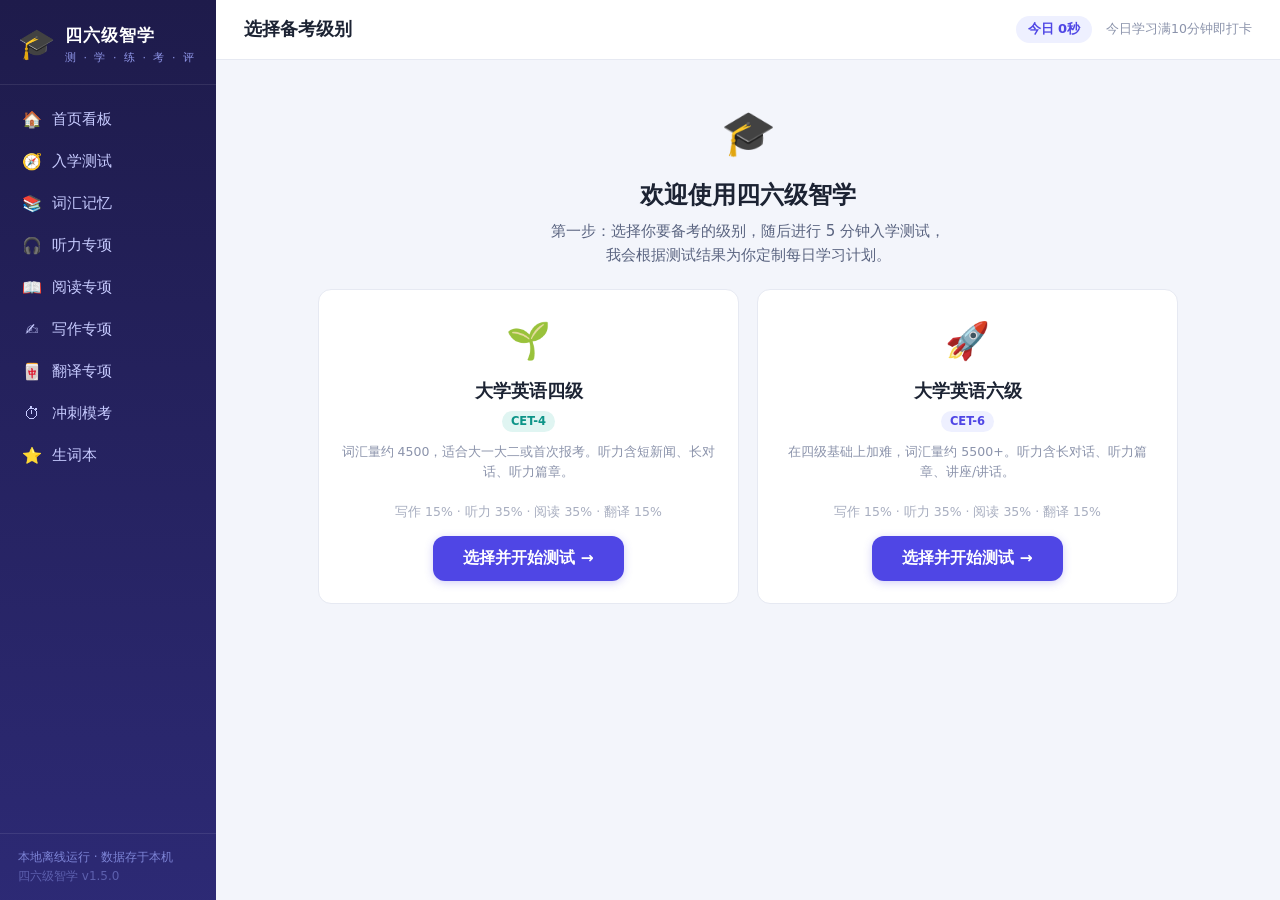
==== index.html @ 4eeabac9 "v1.5.0：智能题源自动补充（每日生成/库存下限/持久题库/自动裁剪）+ SW 改为网络优先策略" ====
<!DOCTYPE html>
<html lang="zh-CN">
<head>
<meta charset="UTF-8">
<meta name="viewport" content="width=device-width, initial-scale=1.0">
<title>四六级智学 · 备考智能体</title>
<link rel="icon" href="data:image/svg+xml,<svg xmlns='http://www.w3.org/2000/svg' viewBox='0 0 100 100'><text y='.9em' font-size='90'>🎓</text></svg>">
<link rel="stylesheet" href="css/style.css?v=15">
<link rel="manifest" href="manifest.webmanifest?v=15">
<meta name="theme-color" content="#4f46e5">
</head>
<body>
<div class="app">
  <!-- 侧边栏 -->
  <aside class="sidebar">
    <div class="logo"><span class="logo-ico">🎓</span><div><b>四六级智学</b><i>测 · 学 · 练 · 考 · 评</i></div></div>
    <nav id="nav"></nav>
    <div class="sidebar-foot" id="sideFoot"></div>
  </aside>
  <!-- 主区域 -->
  <main class="main">
    <header class="topbar">
      <h1 id="viewTitle">首页</h1>
      <div class="topbar-right" id="topRight"></div>
    </header>
    <div class="view" id="view"></div>
  </main>
</div>
<!-- 词典浮层 -->
<div id="dictPop" class="dict-pop" style="display:none"></div>
<div id="toastBox"></div>
<!-- 数据文件 -->
<script src="js/data/words/basic-1.js?v=15"></script>
<script src="js/data/words/basic-2.js?v=15"></script>
<script src="js/data/words/core-1.js?v=15"></script>
<script src="js/data/words/core-2.js?v=15"></script>
<script src="js/data/words/adv-1.js?v=15"></script>
<script src="js/data/words/adv-2.js?v=15"></script>
<script src="js/data/words/sense-overrides.js?v=15"></script>
<script src="js/data/words/bank-t4h.js?v=15"></script>
<script src="js/data/words/bank-t4s.js?v=15"></script>
<script src="js/data/words/bank-t6h2.js?v=15"></script>
<script src="js/data/words/bank-zt.js?v=15"></script>
<script src="js/data/words/bank-tl.js?v=15"></script>
<script src="js/data/examples.js?v=15"></script>
<script src="js/data/examples2.js?v=15"></script>
<script src="js/data/reading_careful.js?v=15"></script>
<script src="js/data/reading_matching.js?v=15"></script>
<script src="js/data/reading_cloze.js?v=15"></script>
<script src="js/data/writing_data.js?v=15"></script>
<script src="js/data/translation_data.js?v=15"></script>
<script src="js/data/listening_cet4.js?v=15"></script>
<script src="js/data/listening_cet6.js?v=15"></script>
<script src="js/data/listening_loc.js?v=15"></script>
<script src="js/data/placement_phrases.js?v=15"></script>
<script src="js/data/roots.js?v=15"></script>
<script src="js/data/gen_templates.js?v=15"></script>
<script src="js/data/extra_dict.js?v=15"></script>
<!-- 核心逻辑 -->
<script src="js/util.js?v=15"></script>
<script src="js/storage.js?v=15"></script>
<script src="js/srs.js?v=15"></script>
<script src="js/grader.js?v=15"></script>
<script src="js/charts.js?v=15"></script>
<script src="js/gen.js?v=15"></script>
<script src="js/audio-db.js?v=15"></script>
<script src="js/dict.js?v=15"></script>
<!-- 视图 -->
<script src="js/views/home.js?v=15"></script>
<script src="js/views/welcome.js?v=15"></script>
<script src="js/views/placement.js?v=15"></script>
<script src="js/views/vocab.js?v=15"></script>
<script src="js/views/listening.js?v=15"></script>
<script src="js/views/reading.js?v=15"></script>
<script src="js/views/writing.js?v=15"></script>
<script src="js/views/translation.js?v=15"></script>
<script src="js/views/mock.js?v=15"></script>
<script src="js/views/wordbook.js?v=15"></script>
<script src="js/app.js?v=15"></script>
<!-- PWA：仅在 http/https 环境注册 Service Worker（file:// 双击直开不受影响） -->
<script>
if ('serviceWorker' in navigator && (location.protocol === 'https:' || location.hostname === 'localhost' || location.hostname === '127.0.0.1')) {
  addEventListener('load', function () { navigator.serviceWorker.register('sw.js').catch(function () {}); });
}
</script>
</body>
</html>
---- css/style.css ----
/* ===== 四六级智学 · 全局样式 v1.1 ===== */
:root{
  --bg:#f3f5fb; --card:#ffffff; --line:#e6e9f2;
  --ink:#1c2333; --ink2:#5a6residual480; --ink2:#5a6480; --ink3:#8b93ab;
  --pri:#4f46e5; --pri2:#6366f1; --pri-soft:#eef0ff;
  --ok:#16a34a; --ok-soft:#e8f8ee; --warn:#d97706; --warn-soft:#fdf3e3;
  --bad:#dc2626; --bad-soft:#fdeaea;
  --teal:#0d9488; --teal-soft:#e0f5f2;
  --shadow:0 1px 3px rgba(28,35,51,.06),0 8px 24px rgba(28,35,51,.06);
  --radius:14px;
}
*{box-sizing:border-box;margin:0;padding:0}
html,body{height:100%}
body{font-family:"Segoe UI","Microsoft YaHei",system-ui,sans-serif;background:var(--bg);color:var(--ink);font-size:15px;line-height:1.6}
button{font-family:inherit;cursor:pointer;border:none;background:none;font-size:14px}
input,textarea,select{font-family:inherit;font-size:14px;color:var(--ink);outline:none}
a{color:var(--pri)}

.app{display:flex;min-height:100vh}
/* ---- 侧边栏 ---- */
.sidebar{width:216px;flex-shrink:0;background:linear-gradient(180deg,#1e1b4b,#312e81 130%);color:#c7cbff;display:flex;flex-direction:column;position:sticky;top:0;height:100vh}
.logo{display:flex;gap:10px;align-items:center;padding:20px 18px 16px;border-bottom:1px solid rgba(255,255,255,.09)}
.logo-ico{font-size:30px}
.logo b{display:block;color:#fff;font-size:17px;letter-spacing:1px}
.logo i{display:block;font-style:normal;font-size:11px;color:#8f96e8;letter-spacing:2px}
#nav{flex:1;padding:12px 10px;overflow-y:auto}
.nav-item{display:flex;align-items:center;gap:10px;width:100%;padding:10px 12px;margin:3px 0;border-radius:10px;color:#c7cbff;font-size:14.5px;transition:.15s}
.nav-item:hover{background:rgba(255,255,255,.08);color:#fff}
.nav-item.active{background:var(--pri);color:#fff;font-weight:600;box-shadow:0 4px 12px rgba(79,70,229,.4)}
.nav-item .ico{width:20px;text-align:center;font-size:16px}
.nav-item .cnt{margin-left:auto;background:rgba(255,255,255,.16);border-radius:20px;font-size:11px;padding:0 8px;line-height:18px}
.sidebar-foot{padding:14px 18px;font-size:12px;color:#7d84d6;border-top:1px solid rgba(255,255,255,.09)}
/* ---- 主区域 ---- */
.main{flex:1;min-width:0;display:flex;flex-direction:column}
.topbar{height:60px;background:var(--card);border-bottom:1px solid var(--line);display:flex;align-items:center;justify-content:space-between;padding:0 28px;position:sticky;top:0;z-index:20}
.topbar h1{font-size:18px;font-weight:700}
.topbar-right{display:flex;align-items:center;gap:14px;font-size:13px;color:var(--ink2)}
.topbar-right .chip{background:var(--pri-soft);color:var(--pri);border-radius:20px;padding:3px 12px;font-weight:600}
.topbar-right .chip.fire{background:#fff2e8;color:#ea580c}
.view{padding:24px 28px 60px;max-width:1100px;width:100%;margin:0 auto}
/* ---- 卡片与通用 ---- */
.card{background:var(--card);border-radius:var(--radius);box-shadow:var(--shadow);padding:20px 22px;margin-bottom:18px}
.card h3{font-size:15.5px;margin-bottom:12px;display:flex;align-items:center;gap:8px}
.card h3 .sub{font-weight:400;font-size:12px;color:var(--ink3);margin-left:auto}
.grid2{display:grid;grid-template-columns:1fr 1fr;gap:18px}
.grid3{display:grid;grid-template-columns:repeat(3,1fr);gap:18px}
.grid4{display:grid;grid-template-columns:repeat(4,1fr);gap:14px}
.stat-card{background:var(--card);border-radius:var(--radius);box-shadow:var(--shadow);padding:16px 18px}
.stat-card .num{font-size:26px;font-weight:800;color:var(--ink);line-height:1.2}
.stat-card .num small{font-size:13px;font-weight:600;color:var(--ink3)}
.stat-card .lab{font-size:12.5px;color:var(--ink3);margin-top:2px}
.stat-card.accent{background:linear-gradient(135deg,#4f46e5,#7c3aed);color:#fff}
.stat-card.accent .num,.stat-card.accent .lab{color:#fff}
.btn{display:inline-flex;align-items:center;justify-content:center;gap:6px;background:var(--pri);color:#fff;border-radius:10px;padding:9px 20px;font-weight:600;font-size:14px;transition:.15s;box-shadow:0 2px 8px rgba(79,70,229,.25)}
.btn:hover{background:#4338ca;transform:translateY(-1px)}
.btn:disabled{background:#c3c6f5;cursor:not-allowed;transform:none;box-shadow:none}
.btn.ghost{background:var(--pri-soft);color:var(--pri);box-shadow:none}
.btn.ghost:hover{background:#e2e5ff}
.btn.plain{background:#fff;color:var(--ink2);border:1px solid var(--line);box-shadow:none}
.btn.plain:hover{border-color:var(--pri);color:var(--pri)}
.btn.ok{background:var(--ok)}.btn.ok:hover{background:#15803d}
.btn.danger{background:#fff;color:var(--bad);border:1px solid #f3c1c1}
.btn.danger:hover{background:var(--bad-soft)}
.btn.big{padding:12px 30px;font-size:15.5px;border-radius:12px}
.btn.sm{padding:5px 12px;font-size:12.5px;border-radius:8px;box-shadow:none}
.progress{height:9px;background:#edeff7;border-radius:9px;overflow:hidden}
.progress i{display:block;height:100%;background:linear-gradient(90deg,var(--pri2),#8b5cf6);border-radius:9px;transition:width .4s}
.progress i.ok{background:linear-gradient(90deg,#22c55e,#4ade80)}
.badge{display:inline-block;border-radius:20px;font-size:11.5px;padding:1px 9px;font-weight:600}
.badge.lv1{background:var(--teal-soft);color:var(--teal)}
.badge.lv2{background:var(--pri-soft);color:var(--pri)}
.badge.lv3{background:#fdf0e0;color:#c2610a}
.badge.ok{background:var(--ok-soft);color:var(--ok)}
.badge.warn{background:var(--warn-soft);color:var(--warn)}
.badge.bad{background:var(--bad-soft);color:var(--bad)}
.tag{display:inline-block;background:#f1f3fa;color:var(--ink2);border-radius:6px;font-size:12px;padding:1px 8px}
/* 选项 */
.opt{display:flex;gap:10px;align-items:flex-start;border:1.5px solid var(--line);border-radius:11px;padding:11px 14px;margin:8px 0;cursor:pointer;transition:.12s;font-size:14.5px}
.opt:hover{border-color:var(--pri2);background:#fafbff}
.opt.sel{border-color:var(--pri);background:var(--pri-soft)}
.opt.right{border-color:var(--ok);background:var(--ok-soft)}
.opt.wrong{border-color:var(--bad);background:var(--bad-soft)}
.opt .k{font-weight:700;color:var(--ink3);min-width:18px}
/* tabs */
.tabs{display:flex;gap:6px;background:#eceef7;border-radius:12px;padding:4px;margin-bottom:18px;width:fit-content}
.tab{padding:7px 18px;border-radius:9px;color:var(--ink2);font-size:13.5px;font-weight:600}
.tab.active{background:#fff;color:var(--pri);box-shadow:0 1px 4px rgba(28,35,51,.12)}
/* 表单 */
textarea,.txt{width:100%;border:1.5px solid var(--line);border-radius:11px;padding:11px 13px;background:#fbfcff;resize:vertical}
textarea:focus,.txt:focus{border-color:var(--pri2);background:#fff}
select.selct{border:1.5px solid var(--line);border-radius:9px;padding:6px 10px;background:#fff}
/* toast */
#toastBox{position:fixed;bottom:26px;left:50%;transform:translateX(-50%);z-index:999;display:flex;flex-direction:column;gap:8px;align-items:center}
.toast{background:#1c2333;color:#fff;padding:9px 20px;border-radius:24px;font-size:13.5px;box-shadow:0 6px 20px rgba(0,0,0,.25);animation:tin .25s}
@keyframes tin{from{opacity:0;transform:translateY(12px)}}
/* 词典浮层 */
.dict-pop{position:fixed;z-index:900;width:300px;background:#fff;border-radius:14px;box-shadow:0 12px 40px rgba(28,35,51,.22);padding:16px 18px;border:1px solid var(--line);animation:tin .15s}
.dict-pop .dw{font-size:21px;font-weight:700;color:var(--ink)}
.dict-pop .dp{font-size:12px;color:var(--ink3);margin:2px 0 8px;display:flex;gap:8px;align-items:center;flex-wrap:wrap}
.dict-pop .dg{font-size:14px;color:var(--ink2);padding:8px 10px;background:#f7f8fd;border-radius:9px;margin-bottom:10px}
.dict-pop .ico-btn{display:inline-flex;align-items:center;gap:5px;border:1px solid var(--line);border-radius:9px;padding:5px 11px;font-size:12.5px;color:var(--ink2);margin-right:7px}
.dict-pop .ico-btn:hover{border-color:var(--pri);color:var(--pri)}
.dict-pop .ico-btn.starred{background:var(--warn-soft);border-color:#f5d9a8;color:var(--warn)}
.dict-word{cursor:pointer;border-bottom:1.5px dotted #b6bcf0}
.dict-word:hover{color:var(--pri);background:var(--pri-soft);border-radius:3px}
/* 词汇卡 */
.flashcard{min-height:230px;background:linear-gradient(135deg,#eef0ff,#f8f5ff);border:1.5px solid #dfe2fb;border-radius:18px;display:flex;flex-direction:column;align-items:center;justify-content:center;text-align:center;padding:26px;cursor:pointer;position:relative}
.flashcard .fw{font-size:34px;font-weight:800;color:var(--ink)}
.flashcard .fi{font-size:14px;color:var(--ink3);margin-top:4px}
.flashcard .fg{font-size:17px;color:var(--ink2);margin-top:12px}
.flashcard .fe{font-size:13px;color:var(--ink3);margin-top:12px;font-style:italic;max-width:420px}
.flashcard .hint{position:absolute;bottom:12px;font-size:11.5px;color:#b6bcd8}
/* 批改反馈 */
.fb-item{display:flex;gap:10px;padding:11px 13px;border-radius:11px;margin:8px 0;font-size:13.5px;line-height:1.7}
.fb-item.good{background:var(--ok-soft)} .fb-item.warn{background:var(--warn-soft)} .fb-item.bad{background:var(--bad-soft)} .fb-item.info{background:#eef2fd}
.fb-item b{flex-shrink:0}
.score-dial{display:flex;align-items:center;gap:22px}
.mono{font-variant-numeric:tabular-nums}
/* 阅读文章 */
.passage{font-size:15px;line-height:1.95;color:#2a3148;background:#fbfcff;border:1px solid var(--line);border-radius:12px;padding:18px 20px;max-height:560px;overflow-y:auto}
.passage p{margin-bottom:14px;padding-left:12px;border-left:3px solid #e6e9f2}
.passage p:last-child{margin-bottom:2px}
.blank-sel{border:1.5px solid var(--pri2);border-radius:8px;padding:1px 5px;background:var(--pri-soft);font-weight:600}
.par-row{display:flex;gap:10px;padding:9px 0;border-bottom:1px dashed var(--line)}
.par-row .pl{font-weight:800;color:var(--pri);min-width:22px}
/* 日历 */
.cal{display:grid;grid-template-columns:repeat(7,1fr);gap:5px;text-align:center}
.cal .h{font-size:11px;color:var(--ink3);padding:3px 0}
.cal .d{aspect-ratio:1;border-radius:9px;display:flex;align-items:center;justify-content:center;font-size:12px;color:var(--ink3);background:#f2f4fa;position:relative}
.cal .d.today{outline:2px solid var(--pri2);font-weight:700}
.cal .d.on{background:linear-gradient(135deg,#4f46e5,#7c3aed);color:#fff;font-weight:700}
.cal .d.mid{background:#dcd9fb;color:var(--pri);font-weight:600}
.cal .d.off{background:transparent}
.cal-nav{display:flex;align-items:center;justify-content:space-between;margin-bottom:8px}
/* 模考步骤条 */
.steps{display:flex;gap:6px;margin-bottom:16px;flex-wrap:wrap}
.step{font-size:12px;padding:5px 12px;border-radius:20px;background:#f1f3fa;color:var(--ink3)}
.step.cur{background:var(--pri);color:#fff;font-weight:700}
.step.done{background:var(--ok-soft);color:var(--ok)}
.timer{font-size:15px;font-weight:800;color:var(--bad);background:#fdeaea;border-radius:10px;padding:4px 14px}
.timer.cool{color:var(--pri);background:var(--pri-soft)}
.sent-row.cur .sent-en{font-weight:600}
/* 听力句高亮 */
.sent-row.cur{box-shadow:inset 3px 0 0 var(--pri)}
/* 听力定位句高亮 */
.sent-row.loc-hi{background:#fff8e1;box-shadow:inset 3px 0 0 #d97706}
.sent-row.loc-hi .sent-en{font-weight:600}
/* 其他 */
.empty{text-align:center;color:var(--ink3);padding:36px 10px;font-size:14px}
.empty .big{font-size:40px;margin-bottom:8px}
.list-row{display:flex;align-items:center;gap:12px;padding:11px 4px;border-bottom:1px solid var(--line)}
.list-row:last-child{border-bottom:none}
.hr{border:none;border-top:1px solid var(--line);margin:14px 0}
.note{font-size:12.5px;color:var(--ink3)}
.topic-card{border:1.5px solid var(--line);border-radius:13px;padding:14px 16px;cursor:pointer;transition:.15s;background:#fff}
.topic-card:hover{border-color:var(--pri2);box-shadow:var(--shadow);transform:translateY(-2px)}
.topic-card .tc-title{font-weight:700;font-size:14px;margin-bottom:4px}
.topic-card .tc-meta{font-size:12px;color:var(--ink3)}
.chart-legend{display:flex;gap:14px;flex-wrap:wrap;font-size:12px;color:var(--ink2);margin-top:8px}
.chart-legend .dot{display:inline-block;width:9px;height:9px;border-radius:50%;margin-right:5px}
mark{background:#fff3bf;padding:0 3px;border-radius:3px}
.essay-pane{white-space:pre-wrap}
::-webkit-scrollbar{width:9px;height:9px}
::-webkit-scrollbar-thumb{background:#cdd2e4;border-radius:9px}
::-webkit-scrollbar-track{background:transparent}
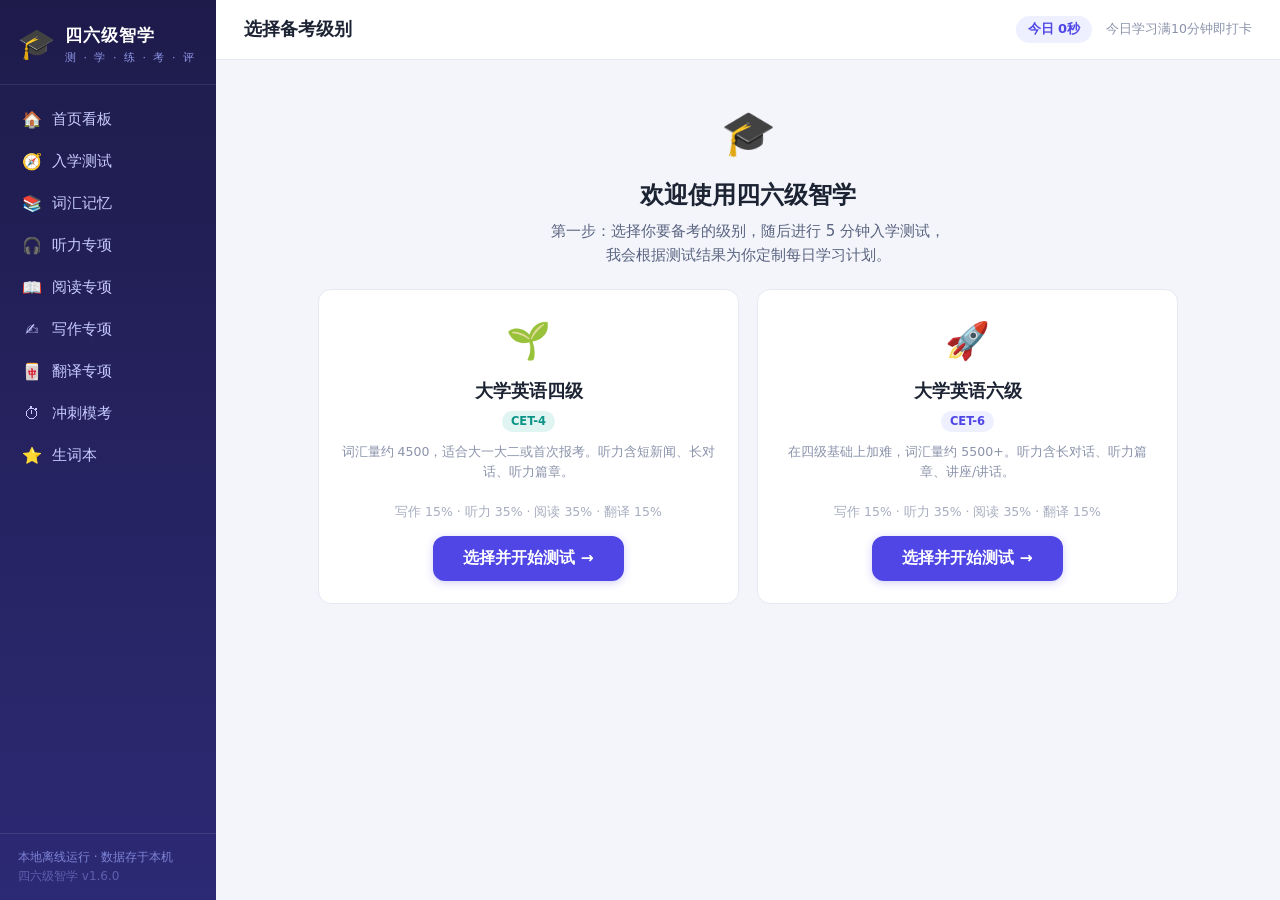
==== commit fdc35d85: "v1.6.0：词根词缀全集扩容（89词根/56前缀/36后缀+搜索）+ 句子翻译AI训练（40句）+ 模考卷C/D + 文化主题 + 个性化出题（难度/生词本植入）" ====
--- a/index.html
+++ b/index.html
@@ -5,8 +5,8 @@
 <meta name="viewport" content="width=device-width, initial-scale=1.0">
 <title>四六级智学 · 备考智能体</title>
 <link rel="icon" href="data:image/svg+xml,<svg xmlns='http://www.w3.org/2000/svg' viewBox='0 0 100 100'><text y='.9em' font-size='90'>🎓</text></svg>">
-<link rel="stylesheet" href="css/style.css?v=15">
-<link rel="manifest" href="manifest.webmanifest?v=15">
+<link rel="stylesheet" href="css/style.css?v=17">
+<link rel="manifest" href="manifest.webmanifest?v=17">
 <meta name="theme-color" content="#4f46e5">
 </head>
 <body>
@@ -30,53 +30,54 @@
 <div id="dictPop" class="dict-pop" style="display:none"></div>
 <div id="toastBox"></div>
 <!-- 数据文件 -->
-<script src="js/data/words/basic-1.js?v=15"></script>
-<script src="js/data/words/basic-2.js?v=15"></script>
-<script src="js/data/words/core-1.js?v=15"></script>
-<script src="js/data/words/core-2.js?v=15"></script>
-<script src="js/data/words/adv-1.js?v=15"></script>
-<script src="js/data/words/adv-2.js?v=15"></script>
-<script src="js/data/words/sense-overrides.js?v=15"></script>
-<script src="js/data/words/bank-t4h.js?v=15"></script>
-<script src="js/data/words/bank-t4s.js?v=15"></script>
-<script src="js/data/words/bank-t6h2.js?v=15"></script>
-<script src="js/data/words/bank-zt.js?v=15"></script>
-<script src="js/data/words/bank-tl.js?v=15"></script>
-<script src="js/data/examples.js?v=15"></script>
-<script src="js/data/examples2.js?v=15"></script>
-<script src="js/data/reading_careful.js?v=15"></script>
-<script src="js/data/reading_matching.js?v=15"></script>
-<script src="js/data/reading_cloze.js?v=15"></script>
-<script src="js/data/writing_data.js?v=15"></script>
-<script src="js/data/translation_data.js?v=15"></script>
-<script src="js/data/listening_cet4.js?v=15"></script>
-<script src="js/data/listening_cet6.js?v=15"></script>
-<script src="js/data/listening_loc.js?v=15"></script>
-<script src="js/data/placement_phrases.js?v=15"></script>
-<script src="js/data/roots.js?v=15"></script>
-<script src="js/data/gen_templates.js?v=15"></script>
-<script src="js/data/extra_dict.js?v=15"></script>
+<script src="js/data/words/basic-1.js?v=17"></script>
+<script src="js/data/words/basic-2.js?v=17"></script>
+<script src="js/data/words/core-1.js?v=17"></script>
+<script src="js/data/words/core-2.js?v=17"></script>
+<script src="js/data/words/adv-1.js?v=17"></script>
+<script src="js/data/words/adv-2.js?v=17"></script>
+<script src="js/data/words/sense-overrides.js?v=17"></script>
+<script src="js/data/words/bank-t4h.js?v=17"></script>
+<script src="js/data/words/bank-t4s.js?v=17"></script>
+<script src="js/data/words/bank-t6h2.js?v=17"></script>
+<script src="js/data/words/bank-zt.js?v=17"></script>
+<script src="js/data/words/bank-tl.js?v=17"></script>
+<script src="js/data/examples.js?v=17"></script>
+<script src="js/data/examples2.js?v=17"></script>
+<script src="js/data/reading_careful.js?v=17"></script>
+<script src="js/data/reading_matching.js?v=17"></script>
+<script src="js/data/reading_cloze.js?v=17"></script>
+<script src="js/data/writing_data.js?v=17"></script>
+<script src="js/data/translation_data.js?v=17"></script>
+<script src="js/data/listening_cet4.js?v=17"></script>
+<script src="js/data/listening_cet6.js?v=17"></script>
+<script src="js/data/listening_loc.js?v=17"></script>
+<script src="js/data/translation_sentences.js?v=17"></script>
+<script src="js/data/placement_phrases.js?v=17"></script>
+<script src="js/data/roots.js?v=17"></script>
+<script src="js/data/gen_templates.js?v=17"></script>
+<script src="js/data/extra_dict.js?v=17"></script>
 <!-- 核心逻辑 -->
-<script src="js/util.js?v=15"></script>
-<script src="js/storage.js?v=15"></script>
-<script src="js/srs.js?v=15"></script>
-<script src="js/grader.js?v=15"></script>
-<script src="js/charts.js?v=15"></script>
-<script src="js/gen.js?v=15"></script>
-<script src="js/audio-db.js?v=15"></script>
-<script src="js/dict.js?v=15"></script>
+<script src="js/util.js?v=17"></script>
+<script src="js/storage.js?v=17"></script>
+<script src="js/srs.js?v=17"></script>
+<script src="js/grader.js?v=17"></script>
+<script src="js/charts.js?v=17"></script>
+<script src="js/gen.js?v=17"></script>
+<script src="js/audio-db.js?v=17"></script>
+<script src="js/dict.js?v=17"></script>
 <!-- 视图 -->
-<script src="js/views/home.js?v=15"></script>
-<script src="js/views/welcome.js?v=15"></script>
-<script src="js/views/placement.js?v=15"></script>
-<script src="js/views/vocab.js?v=15"></script>
-<script src="js/views/listening.js?v=15"></script>
-<script src="js/views/reading.js?v=15"></script>
-<script src="js/views/writing.js?v=15"></script>
-<script src="js/views/translation.js?v=15"></script>
-<script src="js/views/mock.js?v=15"></script>
-<script src="js/views/wordbook.js?v=15"></script>
-<script src="js/app.js?v=15"></script>
+<script src="js/views/home.js?v=17"></script>
+<script src="js/views/welcome.js?v=17"></script>
+<script src="js/views/placement.js?v=17"></script>
+<script src="js/views/vocab.js?v=17"></script>
+<script src="js/views/listening.js?v=17"></script>
+<script src="js/views/reading.js?v=17"></script>
+<script src="js/views/writing.js?v=17"></script>
+<script src="js/views/translation.js?v=17"></script>
+<script src="js/views/mock.js?v=17"></script>
+<script src="js/views/wordbook.js?v=17"></script>
+<script src="js/app.js?v=17"></script>
 <!-- PWA：仅在 http/https 环境注册 Service Worker（file:// 双击直开不受影响） -->
 <script>
 if ('serviceWorker' in navigator && (location.protocol === 'https:' || location.hostname === 'localhost' || location.hostname === '127.0.0.1')) {
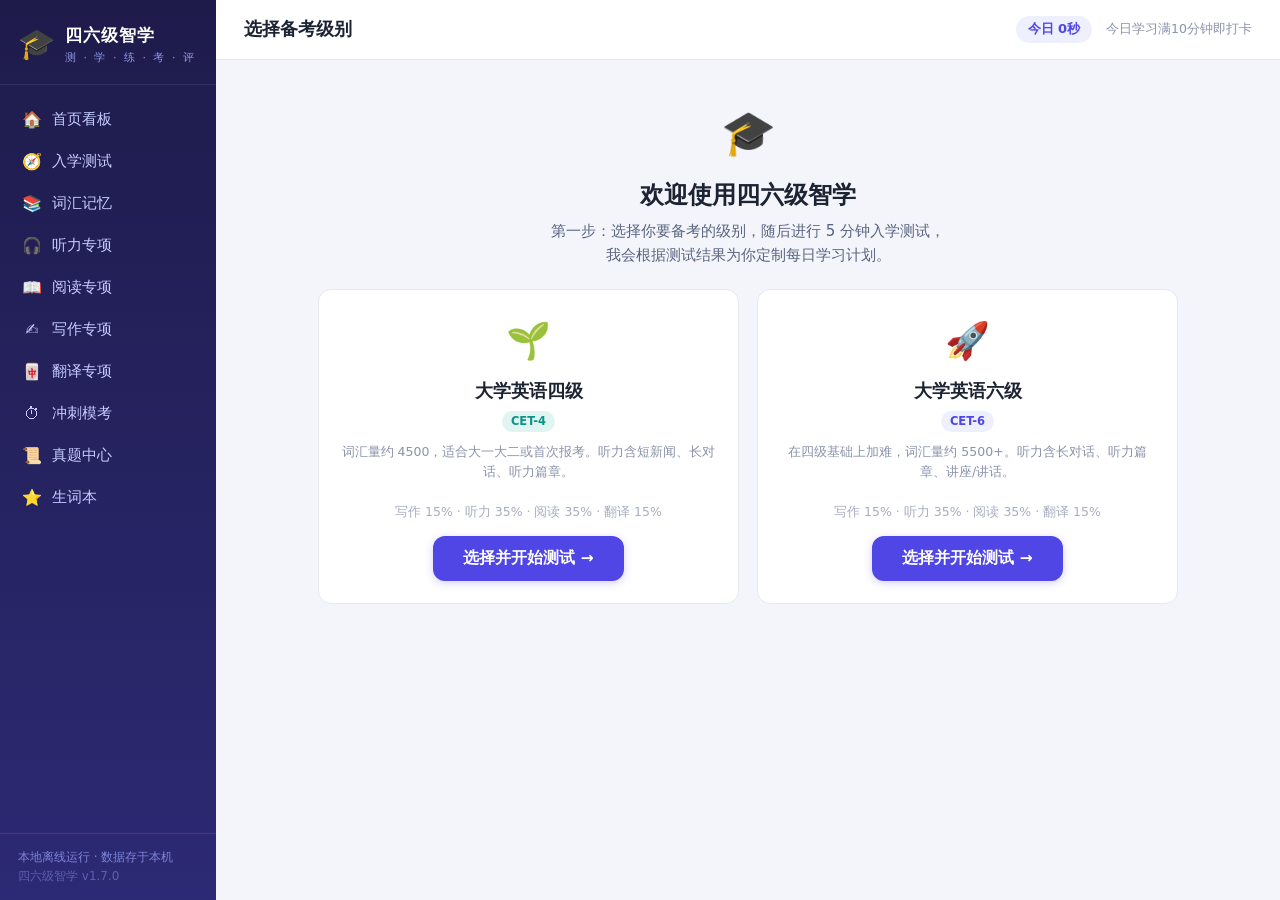
==== commit ccff93db: "v1.7.0：真题中心（第三方资源站导航 + 本地真题 PDF/音频导入库 + 真题刷题记录与分数线统计）" ====
--- a/index.html
+++ b/index.html
@@ -5,8 +5,8 @@
 <meta name="viewport" content="width=device-width, initial-scale=1.0">
 <title>四六级智学 · 备考智能体</title>
 <link rel="icon" href="data:image/svg+xml,<svg xmlns='http://www.w3.org/2000/svg' viewBox='0 0 100 100'><text y='.9em' font-size='90'>🎓</text></svg>">
-<link rel="stylesheet" href="css/style.css?v=17">
-<link rel="manifest" href="manifest.webmanifest?v=17">
+<link rel="stylesheet" href="css/style.css?v=18">
+<link rel="manifest" href="manifest.webmanifest?v=18">
 <meta name="theme-color" content="#4f46e5">
 </head>
 <body>
@@ -30,54 +30,57 @@
 <div id="dictPop" class="dict-pop" style="display:none"></div>
 <div id="toastBox"></div>
 <!-- 数据文件 -->
-<script src="js/data/words/basic-1.js?v=17"></script>
-<script src="js/data/words/basic-2.js?v=17"></script>
-<script src="js/data/words/core-1.js?v=17"></script>
-<script src="js/data/words/core-2.js?v=17"></script>
-<script src="js/data/words/adv-1.js?v=17"></script>
-<script src="js/data/words/adv-2.js?v=17"></script>
-<script src="js/data/words/sense-overrides.js?v=17"></script>
-<script src="js/data/words/bank-t4h.js?v=17"></script>
-<script src="js/data/words/bank-t4s.js?v=17"></script>
-<script src="js/data/words/bank-t6h2.js?v=17"></script>
-<script src="js/data/words/bank-zt.js?v=17"></script>
-<script src="js/data/words/bank-tl.js?v=17"></script>
-<script src="js/data/examples.js?v=17"></script>
-<script src="js/data/examples2.js?v=17"></script>
-<script src="js/data/reading_careful.js?v=17"></script>
-<script src="js/data/reading_matching.js?v=17"></script>
-<script src="js/data/reading_cloze.js?v=17"></script>
-<script src="js/data/writing_data.js?v=17"></script>
-<script src="js/data/translation_data.js?v=17"></script>
-<script src="js/data/listening_cet4.js?v=17"></script>
-<script src="js/data/listening_cet6.js?v=17"></script>
-<script src="js/data/listening_loc.js?v=17"></script>
-<script src="js/data/translation_sentences.js?v=17"></script>
-<script src="js/data/placement_phrases.js?v=17"></script>
-<script src="js/data/roots.js?v=17"></script>
-<script src="js/data/gen_templates.js?v=17"></script>
-<script src="js/data/extra_dict.js?v=17"></script>
+<script src="js/data/words/basic-1.js?v=18"></script>
+<script src="js/data/words/basic-2.js?v=18"></script>
+<script src="js/data/words/core-1.js?v=18"></script>
+<script src="js/data/words/core-2.js?v=18"></script>
+<script src="js/data/words/adv-1.js?v=18"></script>
+<script src="js/data/words/adv-2.js?v=18"></script>
+<script src="js/data/words/sense-overrides.js?v=18"></script>
+<script src="js/data/words/bank-t4h.js?v=18"></script>
+<script src="js/data/words/bank-t4s.js?v=18"></script>
+<script src="js/data/words/bank-t6h2.js?v=18"></script>
+<script src="js/data/words/bank-zt.js?v=18"></script>
+<script src="js/data/words/bank-tl.js?v=18"></script>
+<script src="js/data/examples.js?v=18"></script>
+<script src="js/data/examples2.js?v=18"></script>
+<script src="js/data/reading_careful.js?v=18"></script>
+<script src="js/data/reading_matching.js?v=18"></script>
+<script src="js/data/reading_cloze.js?v=18"></script>
+<script src="js/data/writing_data.js?v=18"></script>
+<script src="js/data/translation_data.js?v=18"></script>
+<script src="js/data/listening_cet4.js?v=18"></script>
+<script src="js/data/listening_cet6.js?v=18"></script>
+<script src="js/data/listening_loc.js?v=18"></script>
+<script src="js/data/translation_sentences.js?v=18"></script>
+<script src="js/data/real_exam_links.js?v=18"></script>
+<script src="js/data/placement_phrases.js?v=18"></script>
+<script src="js/data/roots.js?v=18"></script>
+<script src="js/data/gen_templates.js?v=18"></script>
+<script src="js/data/extra_dict.js?v=18"></script>
 <!-- 核心逻辑 -->
-<script src="js/util.js?v=17"></script>
-<script src="js/storage.js?v=17"></script>
-<script src="js/srs.js?v=17"></script>
-<script src="js/grader.js?v=17"></script>
-<script src="js/charts.js?v=17"></script>
-<script src="js/gen.js?v=17"></script>
-<script src="js/audio-db.js?v=17"></script>
-<script src="js/dict.js?v=17"></script>
+<script src="js/util.js?v=18"></script>
+<script src="js/storage.js?v=18"></script>
+<script src="js/srs.js?v=18"></script>
+<script src="js/grader.js?v=18"></script>
+<script src="js/charts.js?v=18"></script>
+<script src="js/gen.js?v=18"></script>
+<script src="js/audio-db.js?v=18"></script>
+<script src="js/retstore.js?v=18"></script>
+<script src="js/dict.js?v=18"></script>
 <!-- 视图 -->
-<script src="js/views/home.js?v=17"></script>
-<script src="js/views/welcome.js?v=17"></script>
-<script src="js/views/placement.js?v=17"></script>
-<script src="js/views/vocab.js?v=17"></script>
-<script src="js/views/listening.js?v=17"></script>
-<script src="js/views/reading.js?v=17"></script>
-<script src="js/views/writing.js?v=17"></script>
-<script src="js/views/translation.js?v=17"></script>
-<script src="js/views/mock.js?v=17"></script>
-<script src="js/views/wordbook.js?v=17"></script>
-<script src="js/app.js?v=17"></script>
+<script src="js/views/home.js?v=18"></script>
+<script src="js/views/welcome.js?v=18"></script>
+<script src="js/views/placement.js?v=18"></script>
+<script src="js/views/vocab.js?v=18"></script>
+<script src="js/views/listening.js?v=18"></script>
+<script src="js/views/reading.js?v=18"></script>
+<script src="js/views/writing.js?v=18"></script>
+<script src="js/views/translation.js?v=18"></script>
+<script src="js/views/mock.js?v=18"></script>
+<script src="js/views/realexam.js?v=18"></script>
+<script src="js/views/wordbook.js?v=18"></script>
+<script src="js/app.js?v=18"></script>
 <!-- PWA：仅在 http/https 环境注册 Service Worker（file:// 双击直开不受影响） -->
 <script>
 if ('serviceWorker' in navigator && (location.protocol === 'https:' || location.hostname === 'localhost' || location.hostname === '127.0.0.1')) {
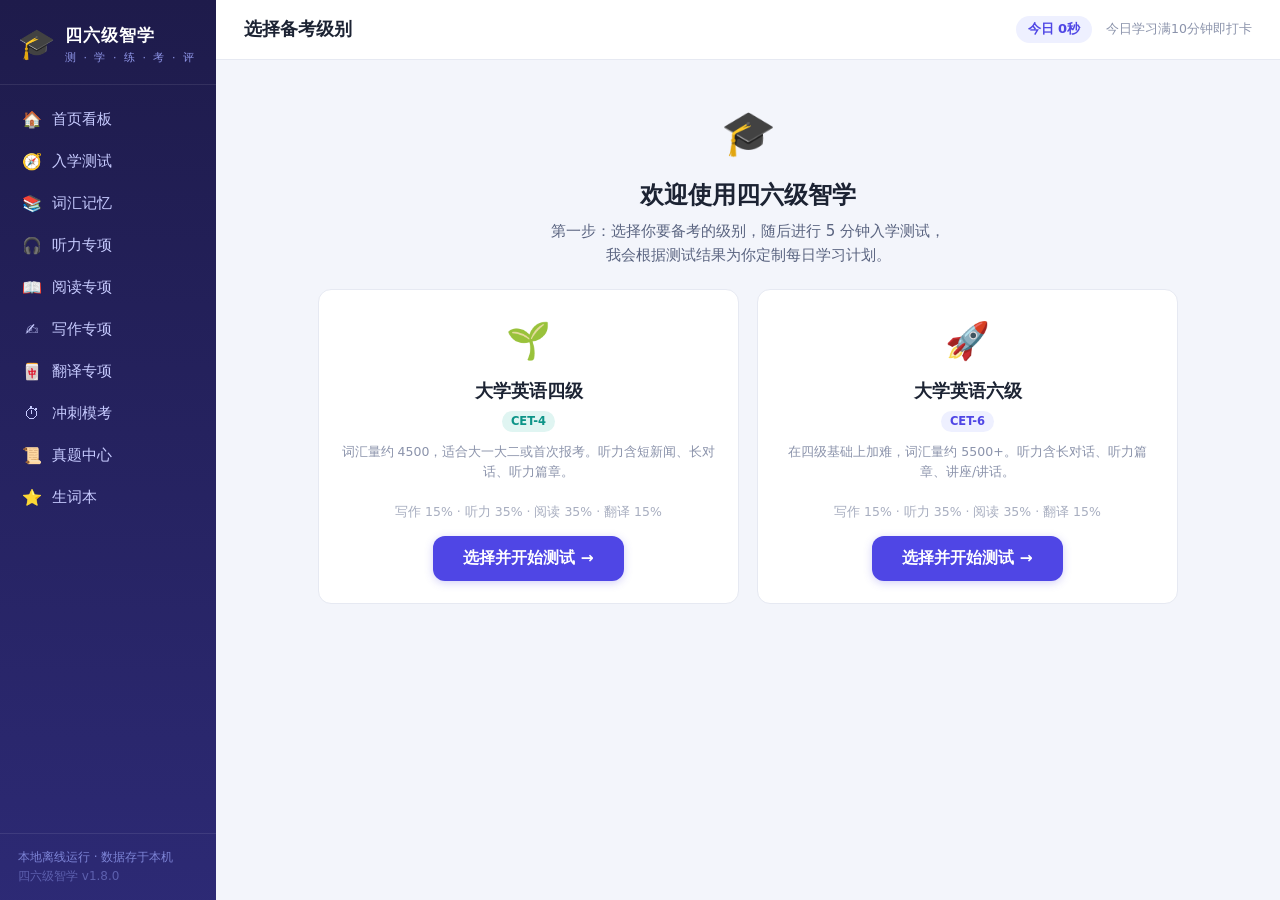
==== commit 2e9f52dd: "v1.8.0: 六级难度对标升级 + 词根全集 + 句子翻译训练 + 个性化出题 + 真题中心 + 真题全卷" ====
--- a/index.html
+++ b/index.html
@@ -5,8 +5,8 @@
 <meta name="viewport" content="width=device-width, initial-scale=1.0">
 <title>四六级智学 · 备考智能体</title>
 <link rel="icon" href="data:image/svg+xml,<svg xmlns='http://www.w3.org/2000/svg' viewBox='0 0 100 100'><text y='.9em' font-size='90'>🎓</text></svg>">
-<link rel="stylesheet" href="css/style.css?v=18">
-<link rel="manifest" href="manifest.webmanifest?v=18">
+<link rel="stylesheet" href="css/style.css?v=23">
+<link rel="manifest" href="manifest.webmanifest?v=23">
 <meta name="theme-color" content="#4f46e5">
 </head>
 <body>
@@ -30,57 +30,57 @@
 <div id="dictPop" class="dict-pop" style="display:none"></div>
 <div id="toastBox"></div>
 <!-- 数据文件 -->
-<script src="js/data/words/basic-1.js?v=18"></script>
-<script src="js/data/words/basic-2.js?v=18"></script>
-<script src="js/data/words/core-1.js?v=18"></script>
-<script src="js/data/words/core-2.js?v=18"></script>
-<script src="js/data/words/adv-1.js?v=18"></script>
-<script src="js/data/words/adv-2.js?v=18"></script>
-<script src="js/data/words/sense-overrides.js?v=18"></script>
-<script src="js/data/words/bank-t4h.js?v=18"></script>
-<script src="js/data/words/bank-t4s.js?v=18"></script>
-<script src="js/data/words/bank-t6h2.js?v=18"></script>
-<script src="js/data/words/bank-zt.js?v=18"></script>
-<script src="js/data/words/bank-tl.js?v=18"></script>
-<script src="js/data/examples.js?v=18"></script>
-<script src="js/data/examples2.js?v=18"></script>
-<script src="js/data/reading_careful.js?v=18"></script>
-<script src="js/data/reading_matching.js?v=18"></script>
-<script src="js/data/reading_cloze.js?v=18"></script>
-<script src="js/data/writing_data.js?v=18"></script>
-<script src="js/data/translation_data.js?v=18"></script>
-<script src="js/data/listening_cet4.js?v=18"></script>
-<script src="js/data/listening_cet6.js?v=18"></script>
-<script src="js/data/listening_loc.js?v=18"></script>
-<script src="js/data/translation_sentences.js?v=18"></script>
-<script src="js/data/real_exam_links.js?v=18"></script>
-<script src="js/data/placement_phrases.js?v=18"></script>
-<script src="js/data/roots.js?v=18"></script>
-<script src="js/data/gen_templates.js?v=18"></script>
-<script src="js/data/extra_dict.js?v=18"></script>
+<script src="js/data/words/basic-1.js?v=23"></script>
+<script src="js/data/words/basic-2.js?v=23"></script>
+<script src="js/data/words/core-1.js?v=23"></script>
+<script src="js/data/words/core-2.js?v=23"></script>
+<script src="js/data/words/adv-1.js?v=23"></script>
+<script src="js/data/words/adv-2.js?v=23"></script>
+<script src="js/data/words/sense-overrides.js?v=23"></script>
+<script src="js/data/words/bank-t4h.js?v=23"></script>
+<script src="js/data/words/bank-t4s.js?v=23"></script>
+<script src="js/data/words/bank-t6h2.js?v=23"></script>
+<script src="js/data/words/bank-zt.js?v=23"></script>
+<script src="js/data/words/bank-tl.js?v=23"></script>
+<script src="js/data/examples.js?v=23"></script>
+<script src="js/data/examples2.js?v=23"></script>
+<script src="js/data/reading_careful.js?v=23"></script>
+<script src="js/data/reading_matching.js?v=23"></script>
+<script src="js/data/reading_cloze.js?v=23"></script>
+<script src="js/data/writing_data.js?v=23"></script>
+<script src="js/data/translation_data.js?v=23"></script>
+<script src="js/data/listening_cet4.js?v=23"></script>
+<script src="js/data/listening_cet6.js?v=23"></script>
+<script src="js/data/listening_loc.js?v=23"></script>
+<script src="js/data/translation_sentences.js?v=23"></script>
+<script src="js/data/real_exam_links.js?v=23"></script>
+<script src="js/data/placement_phrases.js?v=23"></script>
+<script src="js/data/roots.js?v=23"></script>
+<script src="js/data/gen_templates.js?v=23"></script>
+<script src="js/data/extra_dict.js?v=23"></script>
 <!-- 核心逻辑 -->
-<script src="js/util.js?v=18"></script>
-<script src="js/storage.js?v=18"></script>
-<script src="js/srs.js?v=18"></script>
-<script src="js/grader.js?v=18"></script>
-<script src="js/charts.js?v=18"></script>
-<script src="js/gen.js?v=18"></script>
-<script src="js/audio-db.js?v=18"></script>
-<script src="js/retstore.js?v=18"></script>
-<script src="js/dict.js?v=18"></script>
+<script src="js/util.js?v=23"></script>
+<script src="js/storage.js?v=23"></script>
+<script src="js/srs.js?v=23"></script>
+<script src="js/grader.js?v=23"></script>
+<script src="js/charts.js?v=23"></script>
+<script src="js/gen.js?v=23"></script>
+<script src="js/audio-db.js?v=23"></script>
+<script src="js/retstore.js?v=23"></script>
+<script src="js/dict.js?v=23"></script>
 <!-- 视图 -->
-<script src="js/views/home.js?v=18"></script>
-<script src="js/views/welcome.js?v=18"></script>
-<script src="js/views/placement.js?v=18"></script>
-<script src="js/views/vocab.js?v=18"></script>
-<script src="js/views/listening.js?v=18"></script>
-<script src="js/views/reading.js?v=18"></script>
-<script src="js/views/writing.js?v=18"></script>
-<script src="js/views/translation.js?v=18"></script>
-<script src="js/views/mock.js?v=18"></script>
-<script src="js/views/realexam.js?v=18"></script>
-<script src="js/views/wordbook.js?v=18"></script>
-<script src="js/app.js?v=18"></script>
+<script src="js/views/home.js?v=23"></script>
+<script src="js/views/welcome.js?v=23"></script>
+<script src="js/views/placement.js?v=23"></script>
+<script src="js/views/vocab.js?v=23"></script>
+<script src="js/views/listening.js?v=23"></script>
+<script src="js/views/reading.js?v=23"></script>
+<script src="js/views/writing.js?v=23"></script>
+<script src="js/views/translation.js?v=23"></script>
+<script src="js/views/mock.js?v=23"></script>
+<script src="js/views/realexam.js?v=23"></script>
+<script src="js/views/wordbook.js?v=23"></script>
+<script src="js/app.js?v=23"></script>
 <!-- PWA：仅在 http/https 环境注册 Service Worker（file:// 双击直开不受影响） -->
 <script>
 if ('serviceWorker' in navigator && (location.protocol === 'https:' || location.hostname === 'localhost' || location.hostname === '127.0.0.1')) {
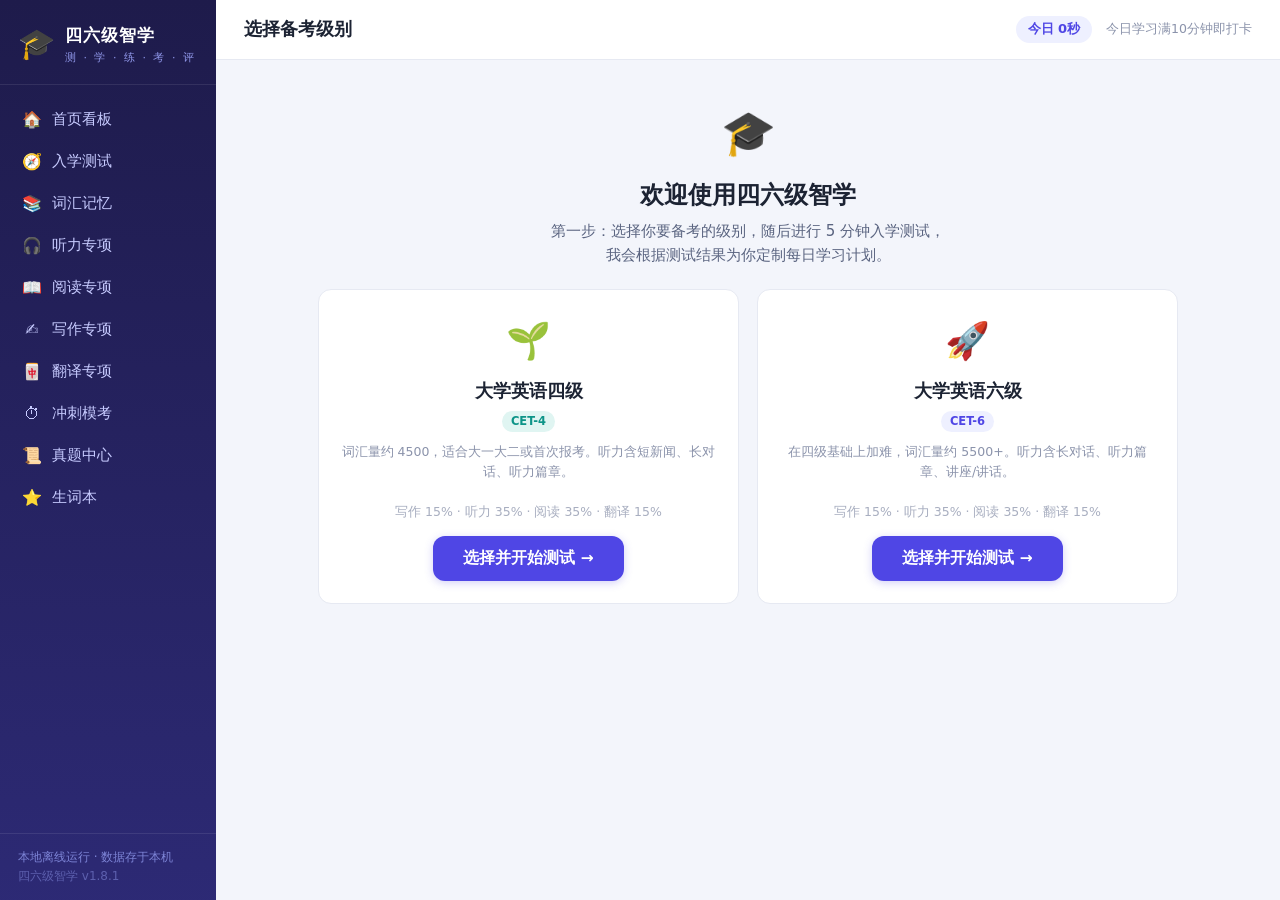
==== commit 388109ff: "v1.8.1: 回忆式复习模式（看词自评/翻面确认）+ 六级难度对标全部内容升级" ====
--- a/index.html
+++ b/index.html
@@ -5,8 +5,8 @@
 <meta name="viewport" content="width=device-width, initial-scale=1.0">
 <title>四六级智学 · 备考智能体</title>
 <link rel="icon" href="data:image/svg+xml,<svg xmlns='http://www.w3.org/2000/svg' viewBox='0 0 100 100'><text y='.9em' font-size='90'>🎓</text></svg>">
-<link rel="stylesheet" href="css/style.css?v=23">
-<link rel="manifest" href="manifest.webmanifest?v=23">
+<link rel="stylesheet" href="css/style.css?v=27">
+<link rel="manifest" href="manifest.webmanifest?v=27">
 <meta name="theme-color" content="#4f46e5">
 </head>
 <body>
@@ -30,57 +30,58 @@
 <div id="dictPop" class="dict-pop" style="display:none"></div>
 <div id="toastBox"></div>
 <!-- 数据文件 -->
-<script src="js/data/words/basic-1.js?v=23"></script>
-<script src="js/data/words/basic-2.js?v=23"></script>
-<script src="js/data/words/core-1.js?v=23"></script>
-<script src="js/data/words/core-2.js?v=23"></script>
-<script src="js/data/words/adv-1.js?v=23"></script>
-<script src="js/data/words/adv-2.js?v=23"></script>
-<script src="js/data/words/sense-overrides.js?v=23"></script>
-<script src="js/data/words/bank-t4h.js?v=23"></script>
-<script src="js/data/words/bank-t4s.js?v=23"></script>
-<script src="js/data/words/bank-t6h2.js?v=23"></script>
-<script src="js/data/words/bank-zt.js?v=23"></script>
-<script src="js/data/words/bank-tl.js?v=23"></script>
-<script src="js/data/examples.js?v=23"></script>
-<script src="js/data/examples2.js?v=23"></script>
-<script src="js/data/reading_careful.js?v=23"></script>
-<script src="js/data/reading_matching.js?v=23"></script>
-<script src="js/data/reading_cloze.js?v=23"></script>
-<script src="js/data/writing_data.js?v=23"></script>
-<script src="js/data/translation_data.js?v=23"></script>
-<script src="js/data/listening_cet4.js?v=23"></script>
-<script src="js/data/listening_cet6.js?v=23"></script>
-<script src="js/data/listening_loc.js?v=23"></script>
-<script src="js/data/translation_sentences.js?v=23"></script>
-<script src="js/data/real_exam_links.js?v=23"></script>
-<script src="js/data/placement_phrases.js?v=23"></script>
-<script src="js/data/roots.js?v=23"></script>
-<script src="js/data/gen_templates.js?v=23"></script>
-<script src="js/data/extra_dict.js?v=23"></script>
+<script src="js/data/words/basic-1.js?v=27"></script>
+<script src="js/data/words/basic-2.js?v=27"></script>
+<script src="js/data/words/core-1.js?v=27"></script>
+<script src="js/data/words/core-2.js?v=27"></script>
+<script src="js/data/words/adv-1.js?v=27"></script>
+<script src="js/data/words/adv-2.js?v=27"></script>
+<script src="js/data/words/sense-overrides.js?v=27"></script>
+<script src="js/data/words/bank-t4h.js?v=27"></script>
+<script src="js/data/words/bank-t4s.js?v=27"></script>
+<script src="js/data/words/bank-t6h2.js?v=27"></script>
+<script src="js/data/words/bank-zt.js?v=27"></script>
+<script src="js/data/words/bank-tl.js?v=27"></script>
+<script src="js/data/examples.js?v=27"></script>
+<script src="js/data/examples2.js?v=27"></script>
+<script src="js/data/reading_careful.js?v=27"></script>
+<script src="js/data/reading_matching.js?v=27"></script>
+<script src="js/data/reading_cloze.js?v=27"></script>
+<script src="js/data/writing_data.js?v=27"></script>
+<script src="js/data/translation_data.js?v=27"></script>
+<script src="js/data/listening_cet4.js?v=27"></script>
+<script src="js/data/listening_cet6.js?v=27"></script>
+<script src="js/data/listening_loc.js?v=27"></script>
+<script src="js/data/translation_sentences.js?v=27"></script>
+<script src="js/data/real_exam_links.js?v=27"></script>
+<script src="js/data/placement_phrases.js?v=27"></script>
+<script src="js/data/roots.js?v=27"></script>
+<script src="js/data/gen_templates.js?v=27"></script>
+<script src="js/data/extra_dict.js?v=27"></script>
 <!-- 核心逻辑 -->
-<script src="js/util.js?v=23"></script>
-<script src="js/storage.js?v=23"></script>
-<script src="js/srs.js?v=23"></script>
-<script src="js/grader.js?v=23"></script>
-<script src="js/charts.js?v=23"></script>
-<script src="js/gen.js?v=23"></script>
-<script src="js/audio-db.js?v=23"></script>
-<script src="js/retstore.js?v=23"></script>
-<script src="js/dict.js?v=23"></script>
+<script src="js/util.js?v=27"></script>
+<script src="js/storage.js?v=27"></script>
+<script src="js/srs.js?v=27"></script>
+<script src="js/grader.js?v=27"></script>
+<script src="js/charts.js?v=27"></script>
+<script src="js/gen.js?v=27"></script>
+<script src="js/audio-db.js?v=27"></script>
+<script src="js/retstore.js?v=27"></script>
+<script src="js/dict.js?v=27"></script>
 <!-- 视图 -->
-<script src="js/views/home.js?v=23"></script>
-<script src="js/views/welcome.js?v=23"></script>
-<script src="js/views/placement.js?v=23"></script>
-<script src="js/views/vocab.js?v=23"></script>
-<script src="js/views/listening.js?v=23"></script>
-<script src="js/views/reading.js?v=23"></script>
-<script src="js/views/writing.js?v=23"></script>
-<script src="js/views/translation.js?v=23"></script>
-<script src="js/views/mock.js?v=23"></script>
-<script src="js/views/realexam.js?v=23"></script>
-<script src="js/views/wordbook.js?v=23"></script>
-<script src="js/app.js?v=23"></script>
+<script src="js/views/home.js?v=27"></script>
+<script src="js/views/welcome.js?v=27"></script>
+<script src="js/views/placement.js?v=27"></script>
+<script src="js/views/vocab.js?v=27"></script>
+<script src="js/views/listening.js?v=27"></script>
+<script src="js/views/reading.js?v=27"></script>
+<script src="js/views/writing.js?v=27"></script>
+<script src="js/views/translation.js?v=27"></script>
+<script src="js/views/mock.js?v=27"></script>
+<script src="js/views/realexam.js?v=27"></script>
+<script src="js/views/wordbook.js?v=27"></script>
+<script src="js/app.js?v=27"></script>
+<script src="tools/e2e-suite.js?v=27"></script>
 <!-- PWA：仅在 http/https 环境注册 Service Worker（file:// 双击直开不受影响） -->
 <script>
 if ('serviceWorker' in navigator && (location.protocol === 'https:' || location.hostname === 'localhost' || location.hostname === '127.0.0.1')) {
--- a/css/style.css
+++ b/css/style.css
@@ -145,6 +145,9 @@
 /* 听力定位句高亮 */
 .sent-row.loc-hi{background:#fff8e1;box-shadow:inset 3px 0 0 #d97706}
 .sent-row.loc-hi .sent-en{font-weight:600}
+/* 回忆式自评按钮 */
+#selfRate button { transition: all .15s }
+#selfRate button:hover { transform: translateY(-2px); box-shadow: 0 4px 12px rgba(0,0,0,.12) }
 /* 其他 */
 .empty{text-align:center;color:var(--ink3);padding:36px 10px;font-size:14px}
 .empty .big{font-size:40px;margin-bottom:8px}
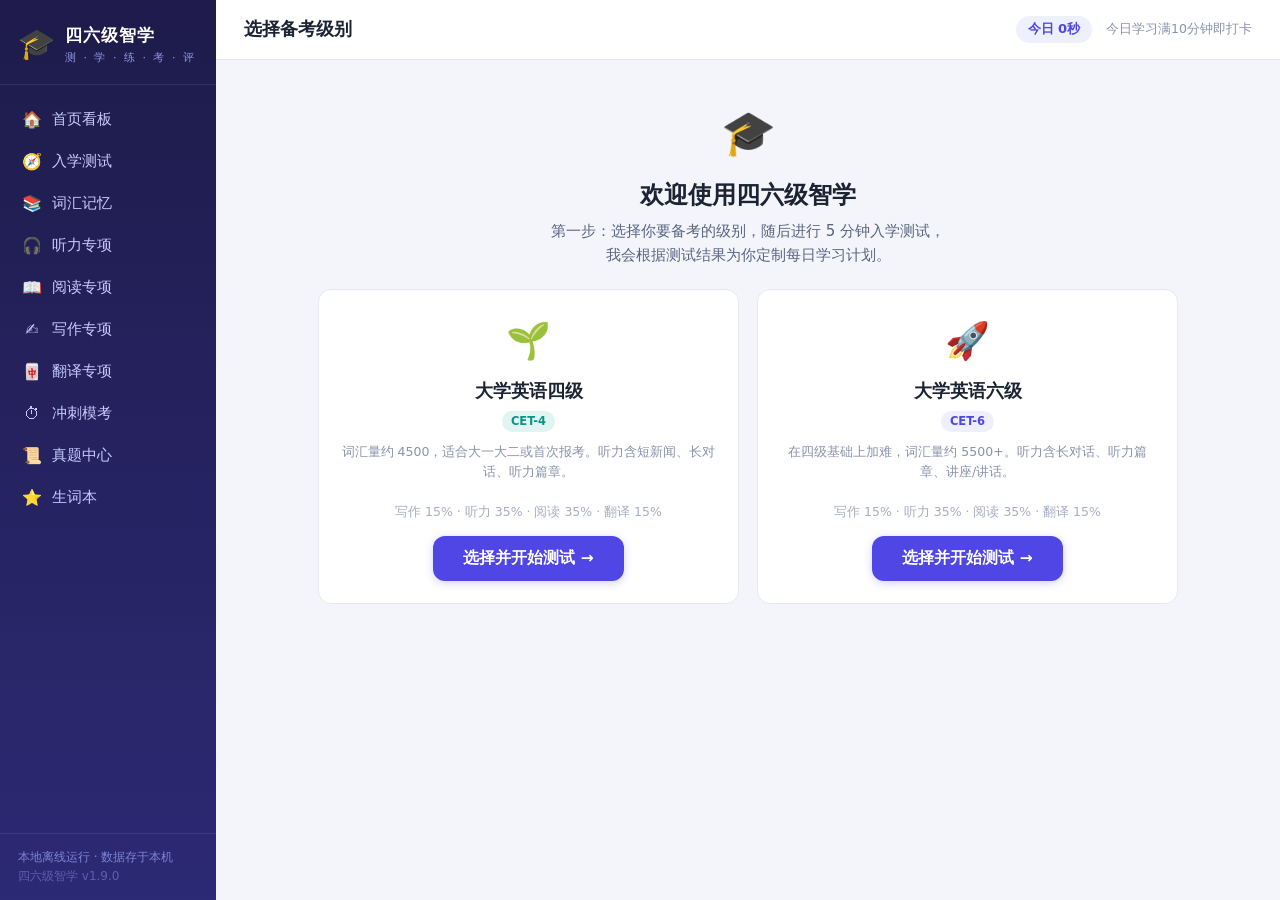
==== commit f619172c: "v1.9.0: 长篇阅读生成器（9段5题对标静态三篇）+ 仔细阅读生成7段400-450词对标真题 + 入学测试题库扩容配比加重 + 三类题源库存6篇" ====
--- a/index.html
+++ b/index.html
@@ -5,8 +5,8 @@
 <meta name="viewport" content="width=device-width, initial-scale=1.0">
 <title>四六级智学 · 备考智能体</title>
 <link rel="icon" href="data:image/svg+xml,<svg xmlns='http://www.w3.org/2000/svg' viewBox='0 0 100 100'><text y='.9em' font-size='90'>🎓</text></svg>">
-<link rel="stylesheet" href="css/style.css?v=27">
-<link rel="manifest" href="manifest.webmanifest?v=27">
+<link rel="stylesheet" href="css/style.css?t=1791874387941">
+<link rel="manifest" href="manifest.webmanifest?t=1791874387941">
 <meta name="theme-color" content="#4f46e5">
 </head>
 <body>
@@ -30,58 +30,59 @@
 <div id="dictPop" class="dict-pop" style="display:none"></div>
 <div id="toastBox"></div>
 <!-- 数据文件 -->
-<script src="js/data/words/basic-1.js?v=27"></script>
-<script src="js/data/words/basic-2.js?v=27"></script>
-<script src="js/data/words/core-1.js?v=27"></script>
-<script src="js/data/words/core-2.js?v=27"></script>
-<script src="js/data/words/adv-1.js?v=27"></script>
-<script src="js/data/words/adv-2.js?v=27"></script>
-<script src="js/data/words/sense-overrides.js?v=27"></script>
-<script src="js/data/words/bank-t4h.js?v=27"></script>
-<script src="js/data/words/bank-t4s.js?v=27"></script>
-<script src="js/data/words/bank-t6h2.js?v=27"></script>
-<script src="js/data/words/bank-zt.js?v=27"></script>
-<script src="js/data/words/bank-tl.js?v=27"></script>
-<script src="js/data/examples.js?v=27"></script>
-<script src="js/data/examples2.js?v=27"></script>
-<script src="js/data/reading_careful.js?v=27"></script>
-<script src="js/data/reading_matching.js?v=27"></script>
-<script src="js/data/reading_cloze.js?v=27"></script>
-<script src="js/data/writing_data.js?v=27"></script>
-<script src="js/data/translation_data.js?v=27"></script>
-<script src="js/data/listening_cet4.js?v=27"></script>
-<script src="js/data/listening_cet6.js?v=27"></script>
-<script src="js/data/listening_loc.js?v=27"></script>
-<script src="js/data/translation_sentences.js?v=27"></script>
-<script src="js/data/real_exam_links.js?v=27"></script>
-<script src="js/data/placement_phrases.js?v=27"></script>
-<script src="js/data/roots.js?v=27"></script>
-<script src="js/data/gen_templates.js?v=27"></script>
-<script src="js/data/extra_dict.js?v=27"></script>
+<script src="js/data/words/basic-1.js?t=1791874387941"></script>
+<script src="js/data/words/basic-2.js?t=1791874387941"></script>
+<script src="js/data/words/core-1.js?t=1791874387941"></script>
+<script src="js/data/words/core-2.js?t=1791874387941"></script>
+<script src="js/data/words/adv-1.js?t=1791874387941"></script>
+<script src="js/data/words/adv-2.js?t=1791874387941"></script>
+<script src="js/data/words/sense-overrides.js?t=1791874387941"></script>
+<script src="js/data/words/bank-t4h.js?t=1791874387941"></script>
+<script src="js/data/words/bank-t4s.js?t=1791874387941"></script>
+<script src="js/data/words/bank-t6h2.js?t=1791874387941"></script>
+<script src="js/data/words/bank-zt.js?t=1791874387941"></script>
+<script src="js/data/words/bank-tl.js?t=1791874387941"></script>
+<script src="js/data/examples.js?t=1791874387941"></script>
+<script src="js/data/examples2.js?t=1791874387941"></script>
+<script src="js/data/examples3.js?t=1791874387941"></script>
+<script src="js/data/reading_careful.js?t=1791874387941"></script>
+<script src="js/data/reading_matching.js?t=1791874387941"></script>
+<script src="js/data/reading_cloze.js?t=1791874387941"></script>
+<script src="js/data/writing_data.js?t=1791874387941"></script>
+<script src="js/data/translation_data.js?t=1791874387941"></script>
+<script src="js/data/listening_cet4.js?t=1791874387941"></script>
+<script src="js/data/listening_cet6.js?t=1791874387941"></script>
+<script src="js/data/listening_loc.js?t=1791874387941"></script>
+<script src="js/data/translation_sentences.js?t=1791874387941"></script>
+<script src="js/data/real_exam_links.js?t=1791874387941"></script>
+<script src="js/data/placement_phrases.js?t=1791874387941"></script>
+<script src="js/data/roots.js?t=1791874387941"></script>
+<script src="js/data/gen_templates.js?t=1791874387941"></script>
+<script src="js/data/extra_dict.js?t=1791874387941"></script>
 <!-- 核心逻辑 -->
-<script src="js/util.js?v=27"></script>
-<script src="js/storage.js?v=27"></script>
-<script src="js/srs.js?v=27"></script>
-<script src="js/grader.js?v=27"></script>
-<script src="js/charts.js?v=27"></script>
-<script src="js/gen.js?v=27"></script>
-<script src="js/audio-db.js?v=27"></script>
-<script src="js/retstore.js?v=27"></script>
-<script src="js/dict.js?v=27"></script>
+<script src="js/util.js?t=1791874387941"></script>
+<script src="js/storage.js?t=1791874387941"></script>
+<script src="js/srs.js?t=1791874387941"></script>
+<script src="js/grader.js?t=1791874387941"></script>
+<script src="js/charts.js?t=1791874387941"></script>
+<script src="js/gen.js?t=1791874387941"></script>
+<script src="js/audio-db.js?t=1791874387941"></script>
+<script src="js/retstore.js?t=1791874387941"></script>
+<script src="js/dict.js?t=1791874387941"></script>
 <!-- 视图 -->
-<script src="js/views/home.js?v=27"></script>
-<script src="js/views/welcome.js?v=27"></script>
-<script src="js/views/placement.js?v=27"></script>
-<script src="js/views/vocab.js?v=27"></script>
-<script src="js/views/listening.js?v=27"></script>
-<script src="js/views/reading.js?v=27"></script>
-<script src="js/views/writing.js?v=27"></script>
-<script src="js/views/translation.js?v=27"></script>
-<script src="js/views/mock.js?v=27"></script>
-<script src="js/views/realexam.js?v=27"></script>
-<script src="js/views/wordbook.js?v=27"></script>
-<script src="js/app.js?v=27"></script>
-<script src="tools/e2e-suite.js?v=27"></script>
+<script src="js/views/home.js?t=1791874387941"></script>
+<script src="js/views/welcome.js?t=1791874387941"></script>
+<script src="js/views/placement.js?t=1791874387941"></script>
+<script src="js/views/vocab.js?t=1791874387941"></script>
+<script src="js/views/listening.js?t=1791874387941"></script>
+<script src="js/views/reading.js?t=1791874387941"></script>
+<script src="js/views/writing.js?t=1791874387941"></script>
+<script src="js/views/translation.js?t=1791874387941"></script>
+<script src="js/views/mock.js?t=1791874387941"></script>
+<script src="js/views/realexam.js?t=1791874387941"></script>
+<script src="js/views/wordbook.js?t=1791874387941"></script>
+<script src="js/app.js?t=1791874387941"></script>
+<script src="tools/e2e-suite.js?t=1791874387941"></script>
 <!-- PWA：仅在 http/https 环境注册 Service Worker（file:// 双击直开不受影响） -->
 <script>
 if ('serviceWorker' in navigator && (location.protocol === 'https:' || location.hostname === 'localhost' || location.hostname === '127.0.0.1')) {
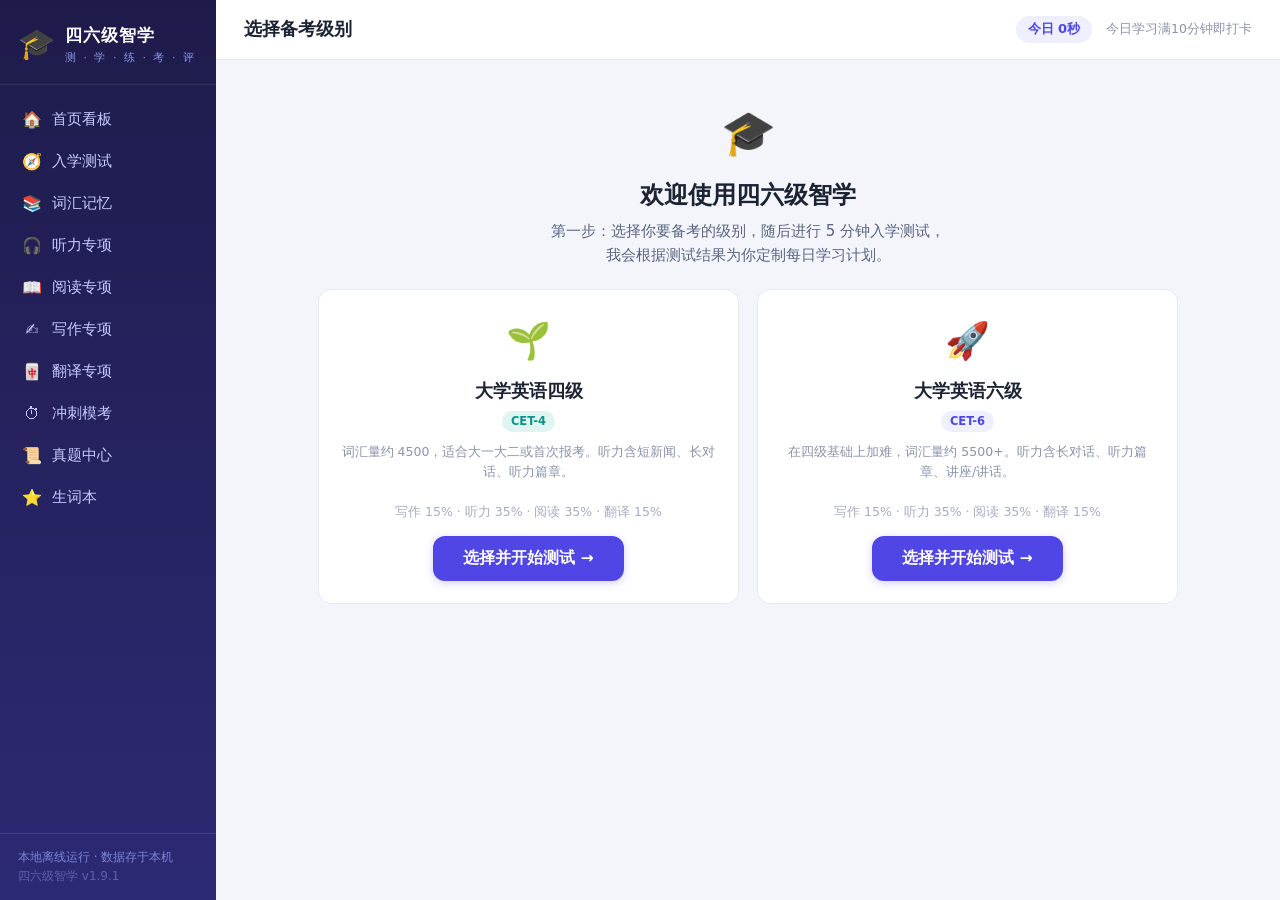
==== commit 352c497e: "v1.9.1: 选词填空生成器升级为6段500词以上高密度语篇 + 旧版生成短文自动淘汰重建 + 测试套件扩至76例" ====
--- a/index.html
+++ b/index.html
@@ -5,8 +5,8 @@
 <meta name="viewport" content="width=device-width, initial-scale=1.0">
 <title>四六级智学 · 备考智能体</title>
 <link rel="icon" href="data:image/svg+xml,<svg xmlns='http://www.w3.org/2000/svg' viewBox='0 0 100 100'><text y='.9em' font-size='90'>🎓</text></svg>">
-<link rel="stylesheet" href="css/style.css?t=1791874387941">
-<link rel="manifest" href="manifest.webmanifest?t=1791874387941">
+<link rel="stylesheet" href="css/style.css?t=1791881519111">
+<link rel="manifest" href="manifest.webmanifest?t=1791881519111">
 <meta name="theme-color" content="#4f46e5">
 </head>
 <body>
@@ -30,59 +30,59 @@
 <div id="dictPop" class="dict-pop" style="display:none"></div>
 <div id="toastBox"></div>
 <!-- 数据文件 -->
-<script src="js/data/words/basic-1.js?t=1791874387941"></script>
-<script src="js/data/words/basic-2.js?t=1791874387941"></script>
-<script src="js/data/words/core-1.js?t=1791874387941"></script>
-<script src="js/data/words/core-2.js?t=1791874387941"></script>
-<script src="js/data/words/adv-1.js?t=1791874387941"></script>
-<script src="js/data/words/adv-2.js?t=1791874387941"></script>
-<script src="js/data/words/sense-overrides.js?t=1791874387941"></script>
-<script src="js/data/words/bank-t4h.js?t=1791874387941"></script>
-<script src="js/data/words/bank-t4s.js?t=1791874387941"></script>
-<script src="js/data/words/bank-t6h2.js?t=1791874387941"></script>
-<script src="js/data/words/bank-zt.js?t=1791874387941"></script>
-<script src="js/data/words/bank-tl.js?t=1791874387941"></script>
-<script src="js/data/examples.js?t=1791874387941"></script>
-<script src="js/data/examples2.js?t=1791874387941"></script>
-<script src="js/data/examples3.js?t=1791874387941"></script>
-<script src="js/data/reading_careful.js?t=1791874387941"></script>
-<script src="js/data/reading_matching.js?t=1791874387941"></script>
-<script src="js/data/reading_cloze.js?t=1791874387941"></script>
-<script src="js/data/writing_data.js?t=1791874387941"></script>
-<script src="js/data/translation_data.js?t=1791874387941"></script>
-<script src="js/data/listening_cet4.js?t=1791874387941"></script>
-<script src="js/data/listening_cet6.js?t=1791874387941"></script>
-<script src="js/data/listening_loc.js?t=1791874387941"></script>
-<script src="js/data/translation_sentences.js?t=1791874387941"></script>
-<script src="js/data/real_exam_links.js?t=1791874387941"></script>
-<script src="js/data/placement_phrases.js?t=1791874387941"></script>
-<script src="js/data/roots.js?t=1791874387941"></script>
-<script src="js/data/gen_templates.js?t=1791874387941"></script>
-<script src="js/data/extra_dict.js?t=1791874387941"></script>
+<script src="js/data/words/basic-1.js?t=1791881519111"></script>
+<script src="js/data/words/basic-2.js?t=1791881519111"></script>
+<script src="js/data/words/core-1.js?t=1791881519111"></script>
+<script src="js/data/words/core-2.js?t=1791881519111"></script>
+<script src="js/data/words/adv-1.js?t=1791881519111"></script>
+<script src="js/data/words/adv-2.js?t=1791881519111"></script>
+<script src="js/data/words/sense-overrides.js?t=1791881519111"></script>
+<script src="js/data/words/bank-t4h.js?t=1791881519111"></script>
+<script src="js/data/words/bank-t4s.js?t=1791881519111"></script>
+<script src="js/data/words/bank-t6h2.js?t=1791881519111"></script>
+<script src="js/data/words/bank-zt.js?t=1791881519111"></script>
+<script src="js/data/words/bank-tl.js?t=1791881519111"></script>
+<script src="js/data/examples.js?t=1791881519111"></script>
+<script src="js/data/examples2.js?t=1791881519111"></script>
+<script src="js/data/examples3.js?t=1791881519111"></script>
+<script src="js/data/reading_careful.js?t=1791881519111"></script>
+<script src="js/data/reading_matching.js?t=1791881519111"></script>
+<script src="js/data/reading_cloze.js?t=1791881519111"></script>
+<script src="js/data/writing_data.js?t=1791881519111"></script>
+<script src="js/data/translation_data.js?t=1791881519111"></script>
+<script src="js/data/listening_cet4.js?t=1791881519111"></script>
+<script src="js/data/listening_cet6.js?t=1791881519111"></script>
+<script src="js/data/listening_loc.js?t=1791881519111"></script>
+<script src="js/data/translation_sentences.js?t=1791881519111"></script>
+<script src="js/data/real_exam_links.js?t=1791881519111"></script>
+<script src="js/data/placement_phrases.js?t=1791881519111"></script>
+<script src="js/data/roots.js?t=1791881519111"></script>
+<script src="js/data/gen_templates.js?t=1791881519111"></script>
+<script src="js/data/extra_dict.js?t=1791881519111"></script>
 <!-- 核心逻辑 -->
-<script src="js/util.js?t=1791874387941"></script>
-<script src="js/storage.js?t=1791874387941"></script>
-<script src="js/srs.js?t=1791874387941"></script>
-<script src="js/grader.js?t=1791874387941"></script>
-<script src="js/charts.js?t=1791874387941"></script>
-<script src="js/gen.js?t=1791874387941"></script>
-<script src="js/audio-db.js?t=1791874387941"></script>
-<script src="js/retstore.js?t=1791874387941"></script>
-<script src="js/dict.js?t=1791874387941"></script>
+<script src="js/util.js?t=1791881519111"></script>
+<script src="js/storage.js?t=1791881519111"></script>
+<script src="js/srs.js?t=1791881519111"></script>
+<script src="js/grader.js?t=1791881519111"></script>
+<script src="js/charts.js?t=1791881519111"></script>
+<script src="js/gen.js?t=1791881519111"></script>
+<script src="js/audio-db.js?t=1791881519111"></script>
+<script src="js/retstore.js?t=1791881519111"></script>
+<script src="js/dict.js?t=1791881519111"></script>
 <!-- 视图 -->
-<script src="js/views/home.js?t=1791874387941"></script>
-<script src="js/views/welcome.js?t=1791874387941"></script>
-<script src="js/views/placement.js?t=1791874387941"></script>
-<script src="js/views/vocab.js?t=1791874387941"></script>
-<script src="js/views/listening.js?t=1791874387941"></script>
-<script src="js/views/reading.js?t=1791874387941"></script>
-<script src="js/views/writing.js?t=1791874387941"></script>
-<script src="js/views/translation.js?t=1791874387941"></script>
-<script src="js/views/mock.js?t=1791874387941"></script>
-<script src="js/views/realexam.js?t=1791874387941"></script>
-<script src="js/views/wordbook.js?t=1791874387941"></script>
-<script src="js/app.js?t=1791874387941"></script>
-<script src="tools/e2e-suite.js?t=1791874387941"></script>
+<script src="js/views/home.js?t=1791881519111"></script>
+<script src="js/views/welcome.js?t=1791881519111"></script>
+<script src="js/views/placement.js?t=1791881519111"></script>
+<script src="js/views/vocab.js?t=1791881519111"></script>
+<script src="js/views/listening.js?t=1791881519111"></script>
+<script src="js/views/reading.js?t=1791881519111"></script>
+<script src="js/views/writing.js?t=1791881519111"></script>
+<script src="js/views/translation.js?t=1791881519111"></script>
+<script src="js/views/mock.js?t=1791881519111"></script>
+<script src="js/views/realexam.js?t=1791881519111"></script>
+<script src="js/views/wordbook.js?t=1791881519111"></script>
+<script src="js/app.js?t=1791881519111"></script>
+<script src="tools/e2e-suite.js?t=1791881519111"></script>
 <!-- PWA：仅在 http/https 环境注册 Service Worker（file:// 双击直开不受影响） -->
 <script>
 if ('serviceWorker' in navigator && (location.protocol === 'https:' || location.hostname === 'localhost' || location.hostname === '127.0.0.1')) {
